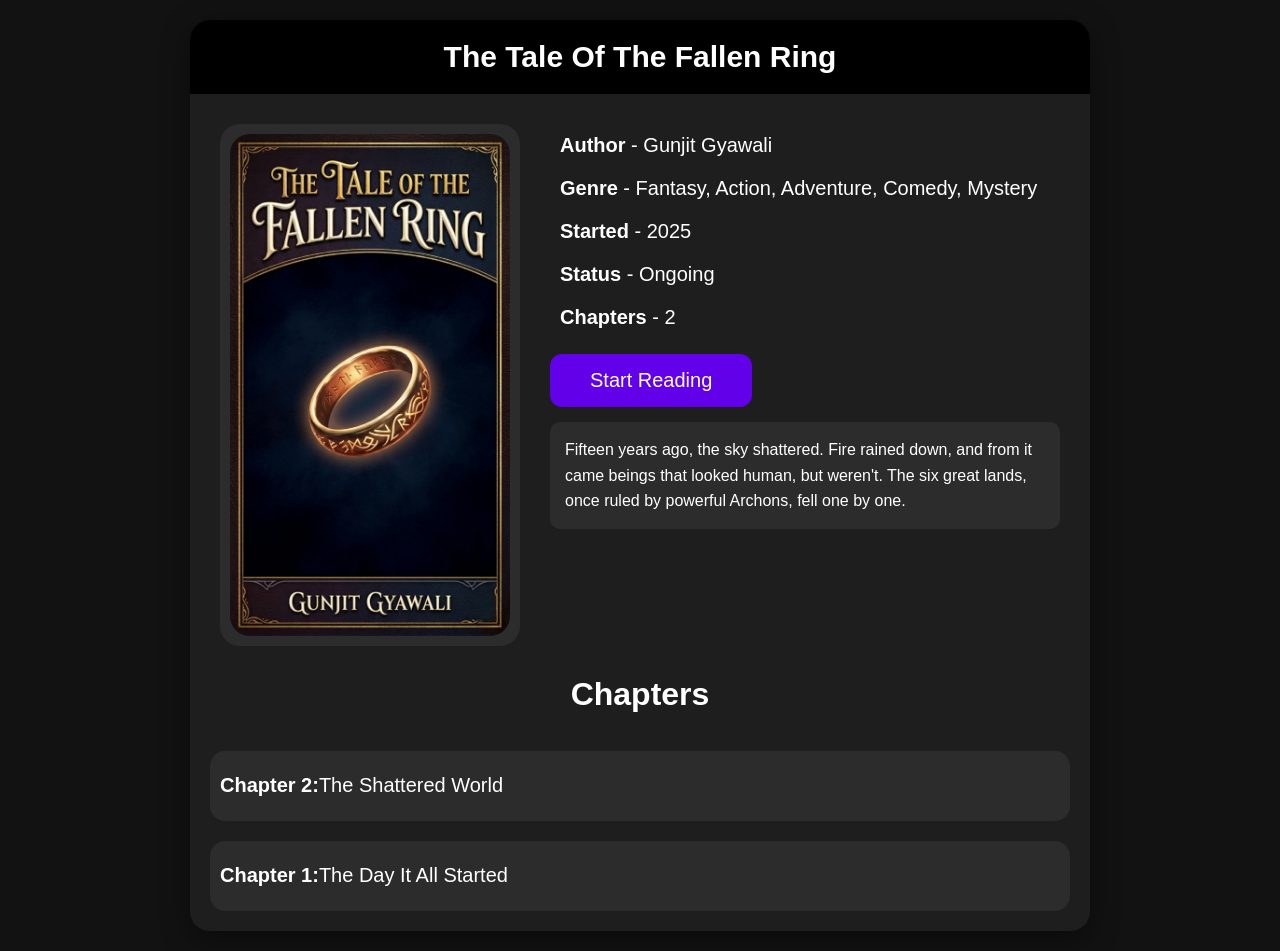
==== index.html @ c090073a "first commit" ====
<!DOCTYPE html>
<html lang="en">
<head>
    <meta charset="UTF-8">
    <meta name="viewport" content="width=device-width, initial-scale=1.0">
    <title>The Tale Of The Fallen Ring</title>
    <link rel="stylesheet" href="styles.css">
</head>
<body>
    <div class="container">
        <div class="heading">The Tale Of The Fallen Ring</div>
        <div class="content">
            <div class="image">
                <img src="book.png" alt="book">
            </div>
            <div class="book-detail">
                <p><strong>Author</strong> - Gunjit Gyawali</p>
                <p><strong>Genre</strong> -  Fantasy, Action, Adventure, Comedy, Mystery </p>
                <p><strong>Started</strong> - 2025</p>
                <p><strong>Status</strong> - Ongoing</p>
                <p><strong>Chapters</strong> - 2</p>
                <a href="chapter1.html"><button class="start-btn">Start Reading</button></a>
                <div class="summary">
                    Fifteen years ago, the sky shattered. Fire rained down, and from it came beings that looked human, but weren't. The six great lands, once ruled by powerful Archons, fell one by one.
                    <br>
                </div>
            </div>
        </div>
        <div class="chapters">
            <h1>Chapters</h1>
            <br>
            <a href="chapter2.html"><div class="chapter"><strong>Chapter 2: </strong>The Shattered World</div></a>
            <a href="chapter1.html"><div class="chapter"><strong>Chapter 1: </strong>The Day It All Started</div></a>
        </div>
    </div>
</body>
</html>
---- styles.css ----
* {
    margin: 0;
    padding: 0;
    border: border-box;
    font-family: Arial, Helvetica, sans-serif;
}

body {
    background-color: #121212;
    color: #ffffff;
    display: flex;
    justify-content: center;
    align-items: center;
    padding: 20px;
}

.container {
    background-color: #1e1e1e;
    width: 100%;
    max-width: 900px;
    border-radius: 20px;
    box-shadow: 0 8px 30px rgba(0, 0, 0, 0.4);
    overflow: hidden;
}

.heading {
    background-color: #000;
    color: white;
    text-align: center;
    padding: 20px;
    font-size: 30px;
    font-weight: 600;
}

.content {
    display: flex;
    flex-direction: row;
    gap: 30px;
    padding: 30px;
}

.image {
    background: #2c2c2c;
    width: 100%;
    max-width: 280px;
    border-radius: 20px;
    display: flex;
    justify-content: center;
    align-items: center;
    padding: 10px;
}

.image img {
    width: 100%;
    max-width: 280px;
    border-radius: 20px;
}

.book-detail {
    display: flex;
    flex-direction: column;
}

p {
  margin: 10px;
  font-size: 20px;
}

.start-btn {
    align-self: start;
    margin: 15px 0;
    padding: 15px 40px;
    font-size: 20px;
    background: #6200ea;
    color: white;
    border-radius: 12px;
    border: none;
    cursor: pointer;
    transition: all 0.3s ease;
}

.start-btn:hover {
    background: #7e3ff2;
    transform: scale(1.05);
}

.summary {
    background: #2c2c2c;
    padding: 15px;
    border-radius: 10px;
    line-height: 1.6;
}

h1 {
    text-align: center;
}
a {
    text-decoration: none;
    color: #ffffff;
}

.chapter {
    font-size: 20px;
    height: 50px;
    background-color: #2c2c2c;
    margin: 20px;
    padding: 10px;
    border-radius: 15px;
    display: flex;
    justify-content: left;
    align-items: center;
}

.chapter:hover {
    background-color: #383838;
}
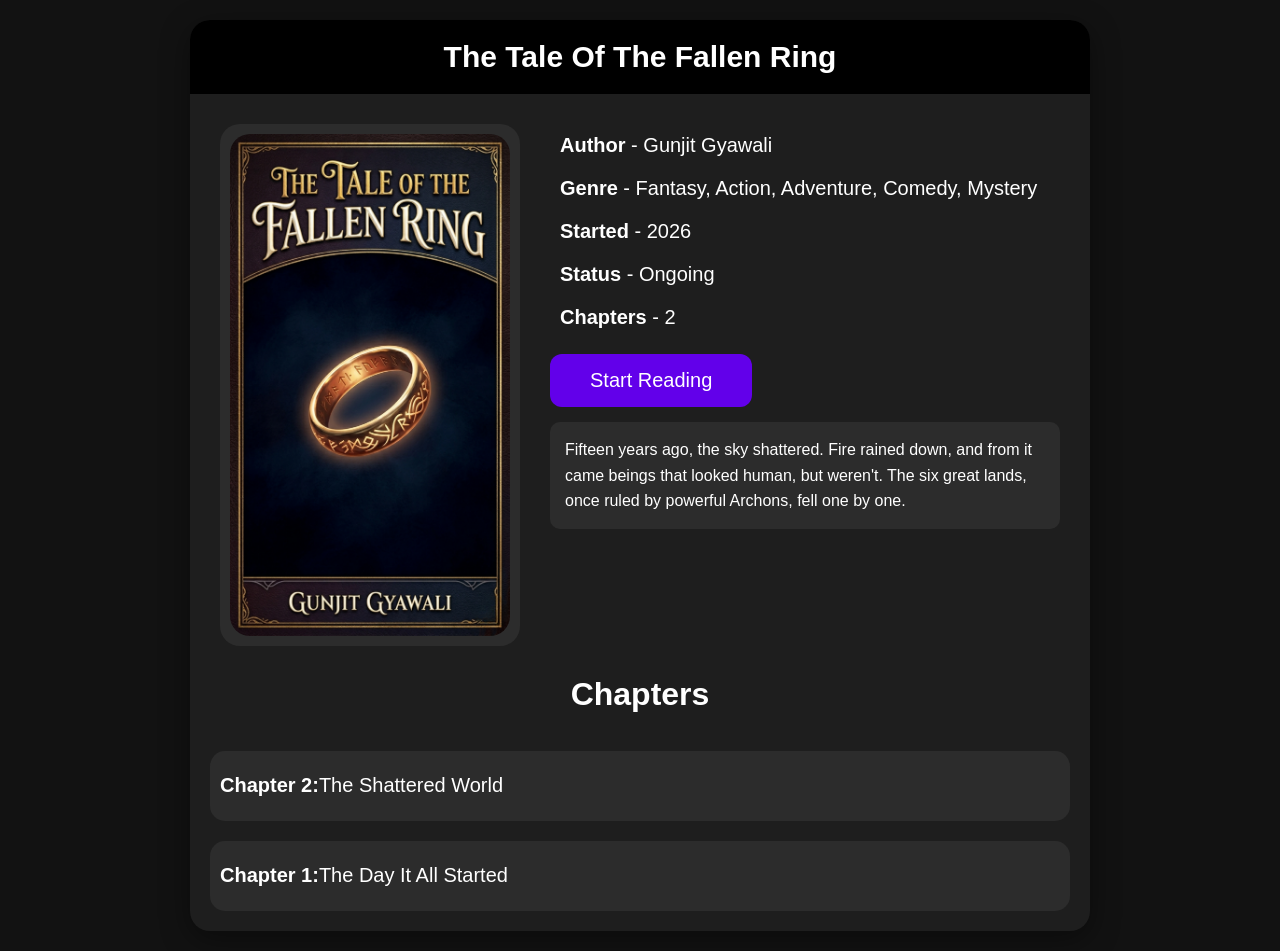
==== commit de7e8e6d: "fixing issues in code, disabled copying feature" ====
--- a/index.html
+++ b/index.html
@@ -16,13 +16,13 @@
             <div class="book-detail">
                 <p><strong>Author</strong> - Gunjit Gyawali</p>
                 <p><strong>Genre</strong> -  Fantasy, Action, Adventure, Comedy, Mystery </p>
-                <p><strong>Started</strong> - 2025</p>
+                <p><strong>Started</strong> - 2026</p>
                 <p><strong>Status</strong> - Ongoing</p>
                 <p><strong>Chapters</strong> - 2</p>
                 <a href="chapter1.html"><button class="start-btn">Start Reading</button></a>
                 <div class="summary">
                     Fifteen years ago, the sky shattered. Fire rained down, and from it came beings that looked human, but weren't. The six great lands, once ruled by powerful Archons, fell one by one.
-                    <br>
+                    <br> 
                 </div>
             </div>
         </div>
--- a/styles.css
+++ b/styles.css
@@ -67,7 +67,7 @@
 }
 
 .start-btn {
-    align-self: start;
+    align-self: start; 
     margin: 15px 0;
     padding: 15px 40px;
     font-size: 20px;
